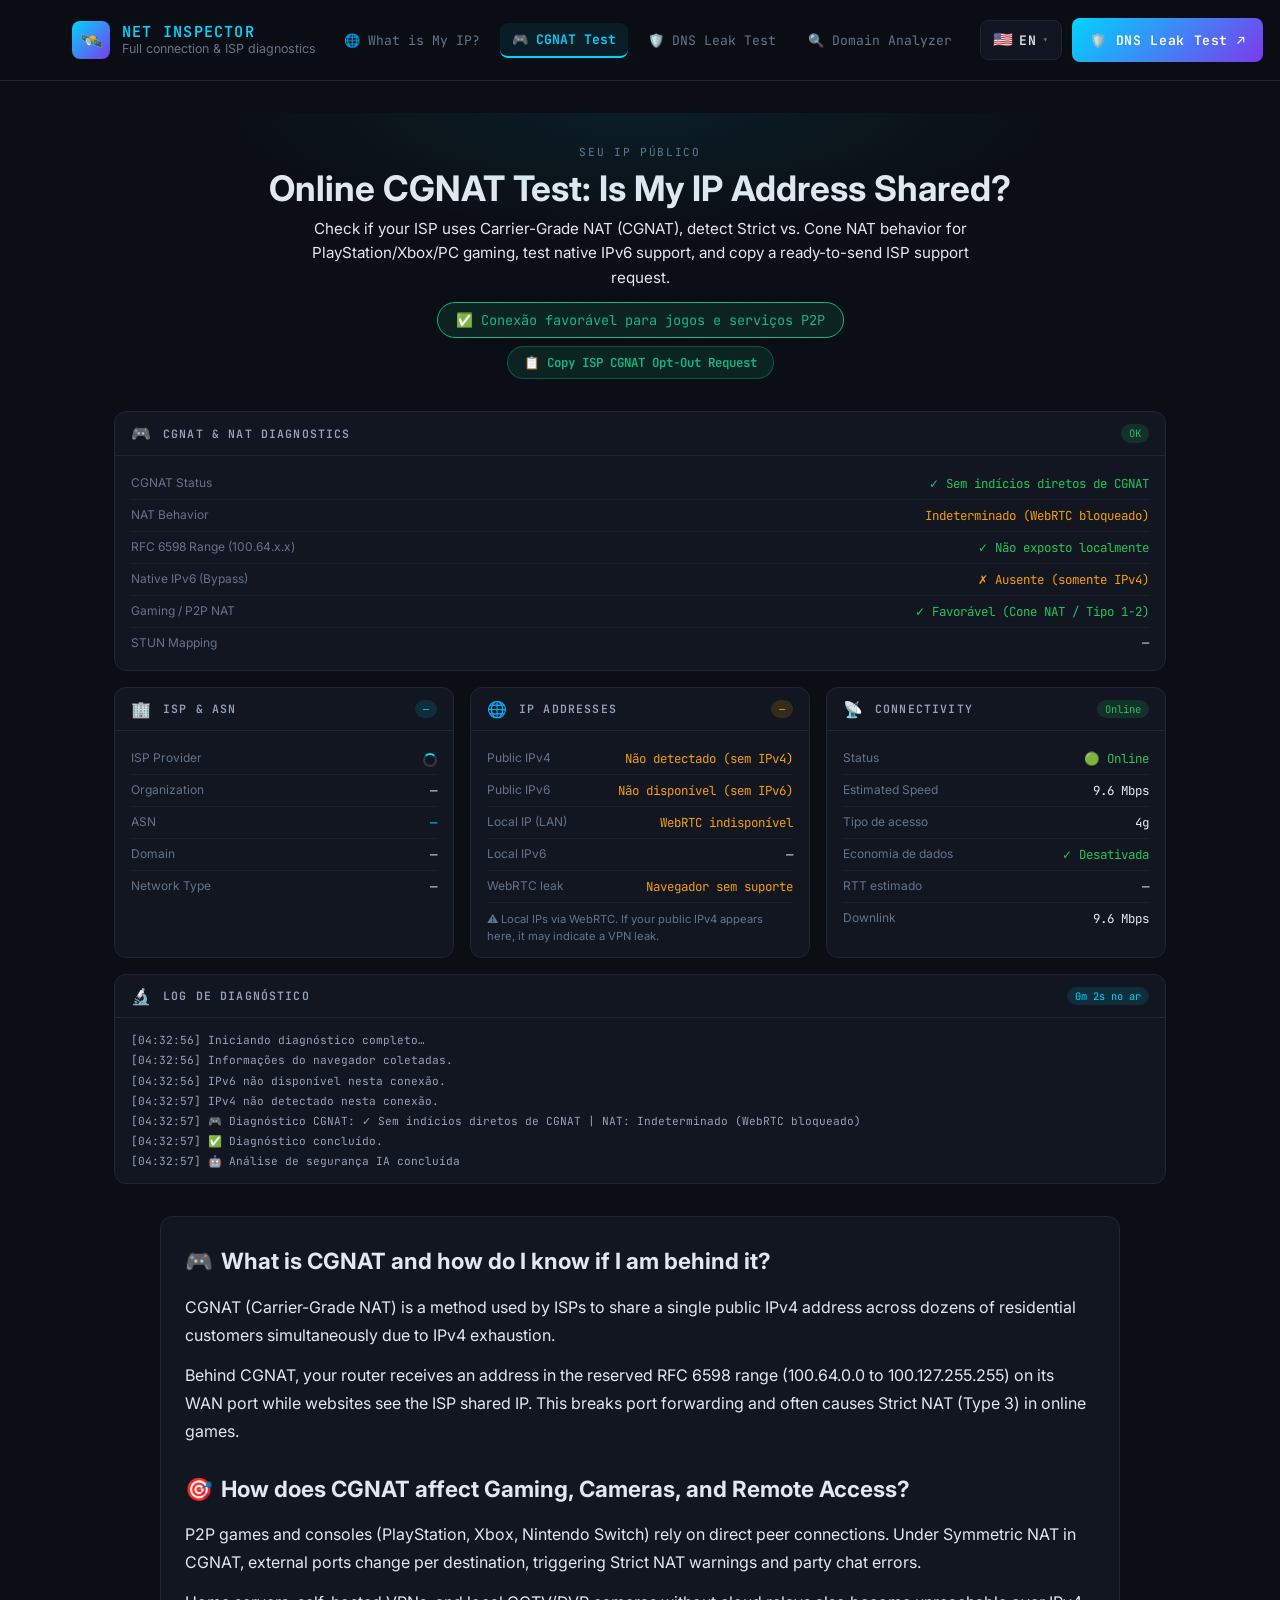
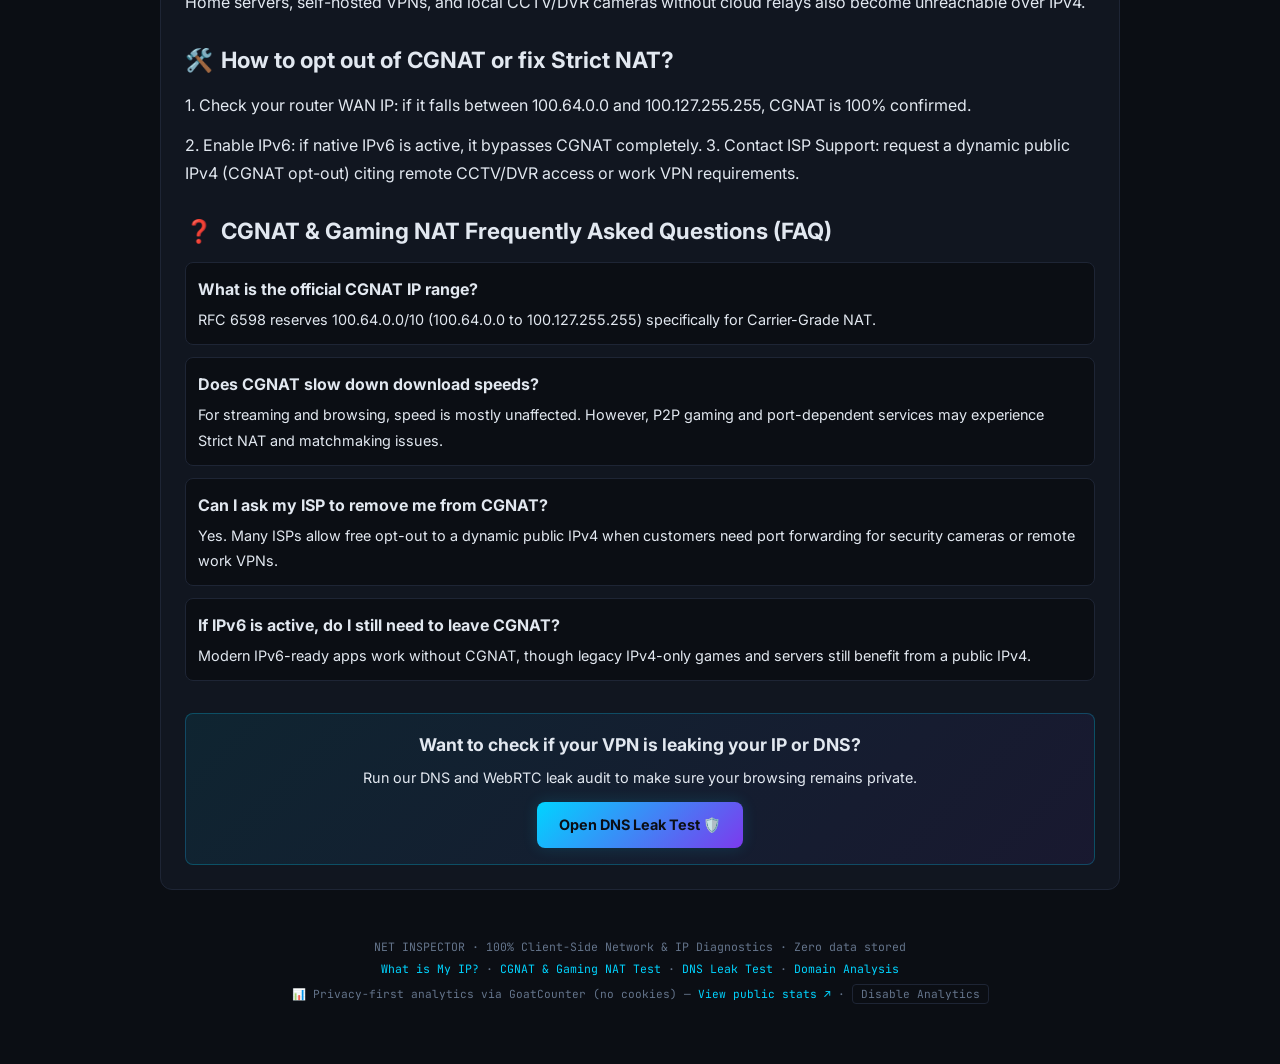
==== cgnat.html @ f6d6f750 "feat(seo,cgnat): add CGNAT & gaming NAT test page, fix SEO metadata, RDAP whois, and shareable links" ====
<!DOCTYPE html>
<html lang="pt-BR">
<head>
  <meta charset="UTF-8">
  <meta name="viewport" content="width=device-width, initial-scale=1.0">

  <!-- SEO Meta Tags -->
  <title>Teste de CGNAT Online e NAT para Jogos — Meu IP é Compartilhado? | NET INSPECTOR</title>
  <meta name="description" content="Descubra se o seu provedor de internet usa CGNAT (RFC 6598 - 100.64.x.x), verifique se seu NAT é Estrito ou Cone em jogos (PS5, Xbox, PC), teste IPv6 nativo e copie o texto pronto para pedir a remoção.">
  <meta name="keywords" content="teste cgnat, como saber se estou em cgnat, verificar cgnat online, nat estrito jogos, ip compartilhado rfc 6598, sair do cgnat claro vivo tim, teste ipv6, cgnat checker, net inspector">
  <meta name="author" content="NET INSPECTOR">
  <meta name="robots" content="index, follow">
  <link rel="canonical" href="https://netinspector.net/cgnat.html">

  <!-- Hreflang Tags para SEO Internacional -->
  <link rel="alternate" hreflang="x-default" href="https://netinspector.net/cgnat.html">
  <link rel="alternate" hreflang="pt" href="https://netinspector.net/cgnat.html?lang=pt-br">
  <link rel="alternate" hreflang="en" href="https://netinspector.net/cgnat.html?lang=en">
  <link rel="alternate" hreflang="es" href="https://netinspector.net/cgnat.html?lang=es">
  <link rel="alternate" hreflang="fr" href="https://netinspector.net/cgnat.html?lang=fr">
  <link rel="alternate" hreflang="de" href="https://netinspector.net/cgnat.html?lang=de">
  <link rel="alternate" hreflang="it" href="https://netinspector.net/cgnat.html?lang=it">
  <link rel="alternate" hreflang="ja" href="https://netinspector.net/cgnat.html?lang=ja">
  <link rel="alternate" hreflang="zh" href="https://netinspector.net/cgnat.html?lang=zh">
  <link rel="alternate" hreflang="ru" href="https://netinspector.net/cgnat.html?lang=ru">
  <link rel="alternate" hreflang="ar" href="https://netinspector.net/cgnat.html?lang=ar">

  <!-- Open Graph / Facebook -->
  <meta property="og:type" content="website">
  <meta property="og:url" content="https://netinspector.net/cgnat.html">
  <meta property="og:title" content="Teste de CGNAT Online e NAT para Jogos — Meu IP é Compartilhado?">
  <meta property="og:description" content="Verifique se sua internet está atrás de CGNAT (100.64.x.x), analise NAT Simétrico/Cone para jogos, IPv6 nativo e gere a solicitação para o suporte da operadora.">
  <meta property="og:image" content="https://netinspector.net/og-image.png">
  <meta property="og:image:width" content="1200">
  <meta property="og:image:height" content="630">

  <!-- Twitter Card -->
  <meta name="twitter:card" content="summary_large_image">
  <meta name="twitter:url" content="https://netinspector.net/cgnat.html">
  <meta name="twitter:title" content="Teste de CGNAT Online e NAT para Jogos — NET INSPECTOR">
  <meta name="twitter:description" content="Verifique se seu provedor usa CGNAT, detecte NAT Estrito para jogos e teste IPv6 nativo 100% no navegador.">
  <meta name="twitter:image" content="https://netinspector.net/og-image.png">

  <!-- Favicon -->
  <link rel="icon" type="image/svg+xml" href="./favicon.svg">
  <link rel="alternate icon" href="./favicon.ico">

  <!-- Google Fonts Optimization -->
  <link rel="preconnect" href="https://fonts.googleapis.com">
  <link rel="preconnect" href="https://fonts.gstatic.com" crossorigin>
  <link rel="stylesheet" href="https://fonts.googleapis.com/css2?family=JetBrains+Mono:wght@300;400;600;700&family=Inter:wght@300;400;500;600&display=swap">

  <!-- Design System CSS -->
  <link rel="stylesheet" href="./style.css">

  <!-- Schema.org JSON-LD para IA e Search Engines -->
  <script type="application/ld+json">
  {
    "@context": "https://schema.org",
    "@graph": [
      {
        "@type": "WebApplication",
        "@id": "https://netinspector.net/cgnat.html#webapp",
        "name": "Teste de CGNAT & NAT para Jogos — NET INSPECTOR",
        "alternateName": "CGNAT Checker & Gaming NAT Diagnostic",
        "url": "https://netinspector.net/cgnat.html",
        "description": "Ferramenta online gratuita para detectar CGNAT (RFC 6598), comportamento de NAT Simétrico vs. Cone via STUN e disponibilidade de IPv6 nativo.",
        "applicationCategory": "UtilityApplication",
        "operatingSystem": "Any",
        "browserRequirements": "Requires JavaScript",
        "offers": {
          "@type": "Offer",
          "price": "0",
          "priceCurrency": "BRL"
        },
        "featureList": "Detecção RFC 6598 (100.64.0.0/10), Teste de Comportamento NAT STUN (Cone vs Symmetric), Auditoria IPv6 Dual-Stack, Gerador de Solicitação para Provedor",
        "inLanguage": "pt-BR"
      },
      {
        "@type": "FAQPage",
        "@id": "https://netinspector.net/cgnat.html#faq",
        "mainEntity": [
          {
            "@type": "Question",
            "name": "Qual é a faixa de IP oficial do CGNAT?",
            "acceptedAnswer": {
              "@type": "Answer",
              "text": "A faixa oficial definida pela RFC 6598 é 100.64.0.0/10, que vai de 100.64.0.0 até 100.127.255.255. Alguns provedores também utilizam endereços privados como 10.x.x.x ou 172.16.x.x na interface WAN antes do IP público."
            }
          },
          {
            "@type": "Question",
            "name": "O CGNAT aumenta o ping ou deixa a internet mais lenta?",
            "acceptedAnswer": {
              "@type": "Answer",
              "text": "Para streaming e navegação comum não altera a velocidade de download. Porém, em jogos P2P e consoles, a tradução extra e o bloqueio de portas podem causar NAT Estrito e falhas de conexão."
            }
          },
          {
            "@type": "Question",
            "name": "Posso pedir para o provedor retirar minha conexão do CGNAT?",
            "acceptedAnswer": {
              "@type": "Answer",
              "text": "Sim. A maioria dos provedores faz a remoção gratuita (rollback) para IPv4 público dinâmico quando o cliente informa necessidade técnica, como acesso remoto a câmeras de segurança CFTV/DVR ou VPN de trabalho."
            }
          },
          {
            "@type": "Question",
            "name": "Se eu tiver IPv6 funcionando, preciso sair do CGNAT?",
            "acceptedAnswer": {
              "@type": "Answer",
              "text": "Para serviços modernos compatíveis com IPv6, não é necessário, pois o IPv6 não usa CGNAT. Contudo, muitos jogos e servidores ainda dependem exclusivamente de IPv4."
            }
          }
        ]
      }
    ]
  }
  </script>

  <!-- Analytics Privacy-First (Sem cookies / LGPD & GDPR compliant) -->
  <script data-goatcounter="https://netinspector.goatcounter.com/count"
          async src="//gc.zgo.at/count.js"></script>

  <!-- Script da Aplicação compartilhado -->
  <script src="./app.js" defer></script>
</head>
<body data-page="cgnat">

<header id="main-header"></header>

<main>
  <!-- Hero Section -->
  <div class="hero">
    <div class="hero-label" id="hero-label" data-i18n="cgnat_hero_badge">Diagnóstico de Rede, IPv6 &amp; Jogos Online</div>
    <h1 style="font-size:clamp(1.5rem, 4vw, 2.2rem);color:var(--color-text-primary);margin:var(--spacing-sm) 0;font-weight:700;" data-i18n="cgnat_hero_title">
      Teste de CGNAT Online: Meu IP é Compartilhado?
    </h1>
    <p style="max-width:700px;margin:0 auto var(--spacing-md);color:var(--color-text-secondary);font-size:0.95rem;line-height:1.6;" data-i18n="cgnat_hero_desc">
      Descubra se o seu provedor usa CGNAT (Carrier-Grade NAT), verifique o tipo de NAT para jogos (PlayStation, Xbox, PC), teste seu IPv6 nativo e copie o texto pronto para pedir remoção ao suporte.
    </p>
    <div id="cgnat-hero-status" style="display:inline-flex;align-items:center;gap:8px;padding:8px 18px;border-radius:9999px;background:rgba(0,212,255,0.1);border:1px solid rgba(0,212,255,0.3);font-family:var(--font-mono);font-size:0.85rem;color:var(--color-accent);">
      <span class="spin"></span> <span>Analisando NAT e comportamento STUN...</span>
    </div>
    <div style="margin-top:var(--spacing-sm);display:flex;justify-content:center;gap:10px;flex-wrap:wrap;">
      <button type="button" id="copy-cgnat-btn" onclick="copyCgnatSupportText()" style="display:none;background:rgba(16,185,129,0.12);border:1px solid rgba(16,185,129,0.35);color:#10b981;padding:7px 16px;border-radius:9999px;font-family:var(--font-mono);font-size:0.78rem;font-weight:600;cursor:pointer;" data-i18n="cgnat_btn_copy_isp">
        📋 Copiar Pedido de Saída do CGNAT
      </button>
    </div>
  </div>

  <!-- Grid de Cards Filtrada (CGNAT, ISP, IP, Conectividade, Log) -->
  <div class="grid" id="cards-container"></div>

  <!-- Artigo Rico e Otimizado para SEO -->
  <article style="max-width:960px;margin:var(--spacing-2xl) auto 0;padding:var(--spacing-xl);background:var(--color-bg-surface);border:1px solid var(--color-border);border-radius:var(--radius-lg);line-height:1.75;color:var(--color-text-secondary);">
    <h2 style="font-size:1.4rem;color:var(--color-text-primary);margin-bottom:var(--spacing-md);display:flex;align-items:center;gap:var(--spacing-sm);">
      <span>🎮</span> <span data-i18n="cgnat_art1_title">O que é CGNAT e como saber se estou usando?</span>
    </h2>
    <p style="margin-bottom:var(--spacing-md);" data-i18n="cgnat_art1_p1">
      O CGNAT (Carrier-Grade NAT) é uma técnica usada por provedores de internet (Claro, Vivo, TIM, Oi e provedores regionais de fibra) para compartilhar um único endereço IPv4 público entre dezenas de clientes simultaneamente, devido ao esgotamento dos endereços IPv4.
    </p>
    <p style="margin-bottom:var(--spacing-xl);" data-i18n="cgnat_art1_p2">
      Quando sua conexão está atrás de um CGNAT, o roteador recebe um endereço da faixa reservada RFC 6598 (100.64.0.0 até 100.127.255.255) na porta WAN, enquanto os sites enxergam o IP compartilhado do provedor. Isso impede redirecionamento de portas e gera NAT Estrito (Tipo 3) em jogos.
    </p>

    <h2 style="font-size:1.4rem;color:var(--color-text-primary);margin-bottom:var(--spacing-md);display:flex;align-items:center;gap:var(--spacing-sm);">
      <span>🎯</span> <span data-i18n="cgnat_art2_title">Como o CGNAT afeta Jogos, Câmeras e Acesso Remoto?</span>
    </h2>
    <p style="margin-bottom:var(--spacing-md);" data-i18n="cgnat_art2_p1">
      Jogos P2P e consoles (PlayStation, Xbox, Nintendo Switch) dependem de conexões diretas entre jogadores. No CGNAT com NAT Simétrico, o roteador da operadora muda constantemente a porta externa usada em cada servidor, gerando erro de NAT Estrito e falhas em chat de voz.
    </p>
    <p style="margin-bottom:var(--spacing-xl);" data-i18n="cgnat_art2_p2">
      Além disso, servidores caseiros, acesso remoto via VPN própria, câmeras de segurança DVR/NVR sem nuvem e sistemas corporativos deixam de ficar acessíveis externamente via IPv4.
    </p>

    <h2 style="font-size:1.4rem;color:var(--color-text-primary);margin-bottom:var(--spacing-md);display:flex;align-items:center;gap:var(--spacing-sm);">
      <span>🛠️</span> <span data-i18n="cgnat_art3_title">Como sair do CGNAT ou resolver o problema?</span>
    </h2>
    <p style="margin-bottom:var(--spacing-md);" data-i18n="cgnat_art3_p1">
      1. Confira no roteador: acesse o painel do modem e olhe o "IP da WAN". Se começar entre 100.64.x.x e 100.127.x.x, você está 100% em CGNAT.
    </p>
    <p style="margin-bottom:var(--spacing-xl);" data-i18n="cgnat_art3_p2">
      2. Use IPv6 nativo: se o teste mostrar IPv6 ativo, ele não passa por CGNAT. 3. Peça o Rollback ao Provedor: entre em contato com o suporte técnico solicitando IPv4 público dinâmico (saída do CGNAT) para uso de câmeras CFTV/DVR ou VPN de trabalho.
    </p>

    <h2 style="font-size:1.4rem;color:var(--color-text-primary);margin-bottom:var(--spacing-md);display:flex;align-items:center;gap:var(--spacing-sm);">
      <span>❓</span> <span data-i18n="cgnat_faq_title">Perguntas Frequentes sobre CGNAT e NAT (FAQ)</span>
    </h2>

    <div style="display:flex;flex-direction:column;gap:var(--spacing-md);">
      <div style="padding:var(--spacing-md);background:var(--color-bg-primary);border:1px solid var(--color-border);border-radius:var(--radius-md);">
        <strong style="color:var(--color-text-primary);display:block;margin-bottom:var(--spacing-xs);" data-i18n="cgnat_faq_q1">Qual é a faixa de IP oficial do CGNAT?</strong>
        <p style="font-size:0.9rem;margin:0;" data-i18n="cgnat_faq_a1">A faixa oficial definida pela RFC 6598 é 100.64.0.0/10 (de 100.64.0.0 até 100.127.255.255). Alguns provedores também usam 10.x.x.x ou 172.16.x.x na WAN antes do IP público.</p>
      </div>

      <div style="padding:var(--spacing-md);background:var(--color-bg-primary);border:1px solid var(--color-border);border-radius:var(--radius-md);">
        <strong style="color:var(--color-text-primary);display:block;margin-bottom:var(--spacing-xs);" data-i18n="cgnat_faq_q2">O CGNAT aumenta o ping ou deixa a internet mais lenta?</strong>
        <p style="font-size:0.9rem;margin:0;" data-i18n="cgnat_faq_a2">Para streaming e navegação comum não altera a velocidade. Porém, em jogos P2P, a tradução extra e o bloqueio de portas podem causar NAT Estrito e falhas de conexão em lobbies.</p>
      </div>

      <div style="padding:var(--spacing-md);background:var(--color-bg-primary);border:1px solid var(--color-border);border-radius:var(--radius-md);">
        <strong style="color:var(--color-text-primary);display:block;margin-bottom:var(--spacing-xs);" data-i18n="cgnat_faq_q3">Posso pedir para o provedor retirar minha conexão do CGNAT?</strong>
        <p style="font-size:0.9rem;margin:0;" data-i18n="cgnat_faq_a3">Sim. A maioria dos provedores faz a remoção gratuita (rollback) para IPv4 público dinâmico quando o cliente informa necessidade técnica, como acesso remoto a câmeras ou VPN.</p>
      </div>

      <div style="padding:var(--spacing-md);background:var(--color-bg-primary);border:1px solid var(--color-border);border-radius:var(--radius-md);">
        <strong style="color:var(--color-text-primary);display:block;margin-bottom:var(--spacing-xs);" data-i18n="cgnat_faq_q4">Se eu tiver IPv6 funcionando, preciso sair do CGNAT?</strong>
        <p style="font-size:0.9rem;margin:0;" data-i18n="cgnat_faq_a4">Para serviços compatíveis com IPv6, não. Contudo, muitos jogos e servidores ainda dependem exclusivamente de IPv4, tornando a remoção útil para quem joga online.</p>
      </div>
    </div>

    <!-- CTA para DNS Leak -->
    <div style="margin-top:var(--spacing-2xl);padding:var(--spacing-lg);background:linear-gradient(135deg, rgba(0,212,255,0.08), rgba(124,58,237,0.08));border:1px solid var(--color-border-hover);border-radius:var(--radius-md);text-align:center;">
      <h3 style="color:var(--color-text-primary);margin-bottom:var(--spacing-xs);font-size:1.1rem;" data-i18n="cgnat_cta_title">Quer testar se sua VPN está vazando seu IP ou DNS?</h3>
      <p style="font-size:0.9rem;margin-bottom:var(--spacing-md);color:var(--color-text-secondary);" data-i18n="cgnat_cta_desc">Execute nossa auditoria de vazamento de DNS e WebRTC para garantir navegação anônima e protegida.</p>
      <a href="./dns-leak.html" class="btn" style="display:inline-block;text-decoration:none;padding:10px 22px;background:var(--gradient-accent);color:var(--color-bg-primary);border-radius:var(--radius-md);font-weight:700;font-size:0.9rem;box-shadow:var(--shadow-glow);" data-i18n="cgnat_cta_btn">Abrir Teste de Vazamento DNS 🛡️</a>
    </div>
  </article>
</main>

<footer>
  <p data-i18n="footer_desc">NET INSPECTOR · Diagnóstico de IP e Conexão 100% Client-Side · Nenhum dado é registrado</p>
  <p style="margin-top:4px">
    <a href="./index.html" style="color:var(--color-accent);text-decoration:none;" data-i18n="footer_link_ip">Qual é o Meu IP?</a> · 
    <a href="./cgnat.html" style="color:var(--color-accent);text-decoration:none;" data-i18n="footer_link_cgnat">Teste de CGNAT &amp; Jogos</a> · 
    <a href="./dns-leak.html" style="color:var(--color-accent);text-decoration:none;" data-i18n="footer_link_dnsleak">Teste de Vazamento DNS</a> · 
    <a href="./domain.html" style="color:var(--color-accent);text-decoration:none;" data-i18n="footer_link_domain">Análise de Domínio</a>
  </p>
  <p style="margin-top:6px;font-size:0.7rem;color:var(--color-text-muted);">
    <span data-i18n="footer_analytics">📊 Analytics privacy-first via GoatCounter (sem cookies) —</span> 
    <a href="https://netinspector.goatcounter.com/" target="_blank" rel="noopener" style="color:var(--color-accent);text-decoration:none;" data-i18n="footer_stats">Ver estatísticas públicas ↗</a> · 
    <button id="analytics-optout-btn" onclick="toggleAnalytics()" class="optout-btn" data-i18n="btn_optout_off">Desativar Analytics</button>
  </p>
</footer>

</body>
</html>
---- style.css ----
/* ─────────── 1. Design Tokens (Variáveis CSS) ─────────── */
:root {
  /* Cores de Fundo e Superfície */
  --color-bg-primary:     #0b0e14;
  --color-bg-surface:     #111620;
  --color-bg-header:      rgba(11, 14, 20, 0.92);
  --color-border:         #1e2535;
  --color-border-hover:   rgba(0, 212, 255, 0.25);
  --color-border-subtle:  rgba(255, 255, 255, 0.04);

  /* Cores de Destaque & Gradientes */
  --color-accent:         #00d4ff;
  --color-accent-purple:  #7c3aed;
  --gradient-accent:      linear-gradient(135deg, var(--color-accent), var(--color-accent-purple));
  --gradient-glow:        radial-gradient(ellipse 60% 60% at 50% 0%, rgba(0, 212, 255, 0.08) 0%, transparent 70%);

  /* Cores de Status */
  --color-status-ok:      #22c55e;
  --color-status-warn:    #f59e0b;
  --color-status-err:     #ef4444;

  /* Cores de Texto */
  --color-text-primary:   #e2e8f0;
  --color-text-muted:     #64748b;
  --color-text-label:     #94a3b8;

  /* Tipografia */
  --font-sans:            'Inter', -apple-system, BlinkMacSystemFont, 'Segoe UI', Roboto, sans-serif;
  --font-mono:            'JetBrains Mono', monospace;

  /* Espaçamentos */
  --spacing-2xs:          2px;
  --spacing-xs:           4px;
  --spacing-sm:           8px;
  --spacing-md:           12px;
  --spacing-lg:           16px;
  --spacing-xl:           24px;
  --spacing-2xl:          32px;
  --spacing-3xl:          48px;

  /* Raios de Borda */
  --radius-sm:            4px;
  --radius-md:            8px;
  --radius-lg:            12px;
  --radius-pill:          20px;

  /* Transições & Sombras */
  --transition-fast:      0.15s ease;
  --transition-base:      0.2s ease;
  --transition-slow:      0.6s ease;
  --shadow-glow:          0 0 15px rgba(0, 212, 255, 0.15);

  /* Aliases de Retrocompatibilidade Estrita (NÃO REMOVER) */
  --bg:                   var(--color-bg-primary);
  --surface:              var(--color-bg-surface);
  --border:               var(--color-border);
  --accent:               var(--color-accent);
  --accent2:              var(--color-accent-purple);
  --ok:                   var(--color-status-ok);
  --warn:                 var(--color-status-warn);
  --err:                  var(--color-status-err);
  --text:                 var(--color-text-primary);
  --muted:                var(--color-text-muted);
  --label:                var(--color-text-label);
}

/* ─────────── 2. Reset & Base ─────────── */
*, *::before, *::after {
  box-sizing: border-box;
  margin: 0;
  padding: 0;
}

body {
  background-color: var(--color-bg-primary);
  color: var(--color-text-primary);
  font-family: var(--font-sans);
  min-height: 100vh;
  padding: 0 0 60px;
  overflow-x: hidden;
  -webkit-font-smoothing: antialiased;
  -moz-osx-font-smoothing: grayscale;
}

/* ─────────── 3. Layout & Estrutura (Mobile-First Base) ─────────── */
main {
  width: 100%;
  max-width: 1100px;
  margin: 0 auto;
  padding: var(--spacing-lg) var(--spacing-md) 0;
}

.grid {
  display: grid;
  grid-template-columns: 1fr;
  gap: var(--spacing-md);
  margin-top: var(--spacing-sm);
  width: 100%;
}

/* ─────────── 4. Componentes ─────────── */

/* Header */
header {
  border-bottom: 1px solid var(--color-border);
  position: sticky;
  top: 0;
  background: var(--color-bg-header);
  backdrop-filter: blur(12px);
  -webkit-backdrop-filter: blur(12px);
  z-index: 100;
  display: flex;
  flex-direction: column;
}

.header-container {
  display: flex;
  align-items: center;
  gap: var(--spacing-lg);
  max-width: 1200px;
  margin: 0 auto;
  width: 100%;
  padding: var(--spacing-md) var(--spacing-lg);
}

.logo {
  display: flex;
  align-items: center;
  gap: var(--spacing-md);
  text-decoration: none;
  color: inherit;
  flex-shrink: 0;
}

.logo-icon {
  width: 38px;
  height: 38px;
  background: var(--gradient-accent);
  border-radius: var(--radius-md);
  display: flex;
  align-items: center;
  justify-content: center;
  font-size: 1.15rem;
  flex-shrink: 0;
}

.logo-text h1, .logo-text .logo-title, header h1 {
  display: block;
  font-family: var(--font-mono);
  font-size: 0.95rem;
  font-weight: 600;
  letter-spacing: 0.08em;
  color: var(--color-accent);
  line-height: 1.2;
}

.logo-text p, header p {
  font-size: 0.75rem;
  color: var(--color-text-muted);
  line-height: 1.3;
}

.nav-desktop {
  display: flex;
  gap: var(--spacing-sm);
  margin-left: auto;
}

.nav-link {
  padding: var(--spacing-sm) var(--spacing-md);
  border-radius: var(--radius-md);
  text-decoration: none;
  color: var(--color-text-muted);
  font-family: var(--font-mono);
  font-size: 0.82rem;
  transition: all var(--transition-base);
  display: inline-flex;
  align-items: center;
  white-space: nowrap;
}

.nav-link:hover {
  color: var(--color-text-primary);
  background: var(--color-bg-surface);
}

.nav-link.nav-active {
  color: var(--color-accent);
  background: rgba(0, 212, 255, 0.08);
  font-weight: 600;
  border-bottom: 2px solid var(--color-accent);
}

.action-btn, #scan-btn {
  background: var(--gradient-accent);
  color: #fff;
  border: none;
  border-radius: var(--radius-md);
  padding: 10px 18px;
  min-height: 44px;
  font-family: var(--font-mono);
  font-size: 0.82rem;
  font-weight: 600;
  cursor: pointer;
  transition: opacity var(--transition-base), transform var(--transition-fast);
  letter-spacing: 0.05em;
  display: inline-flex;
  align-items: center;
  justify-content: center;
  flex-shrink: 0;
  touch-action: manipulation;
  white-space: nowrap;
  text-decoration: none;
}

.action-btn:hover:not(:disabled), #scan-btn:hover:not(:disabled) {
  opacity: 0.9;
  transform: scale(1.02);
}

.action-btn:active:not(:disabled), #scan-btn:active:not(:disabled) {
  transform: scale(0.98);
}

.action-btn:focus-visible, #scan-btn:focus-visible {
  outline: 2px solid var(--color-accent);
  outline-offset: 2px;
}

.action-btn:disabled, #scan-btn:disabled {
  opacity: 0.45;
  cursor: not-allowed;
  transform: none;
}

.mobile-menu-toggle {
  display: none;
  background: none;
  border: 1px solid var(--color-border);
  border-radius: var(--radius-md);
  color: var(--color-text-primary);
  font-size: 1.25rem;
  padding: var(--spacing-sm);
  cursor: pointer;
  min-width: 44px;
  min-height: 44px;
  align-items: center;
  justify-content: center;
  margin-left: auto;
}

.nav-mobile {
  display: flex;
  flex-direction: column;
  gap: var(--spacing-xs);
  padding: var(--spacing-md) var(--spacing-lg);
  border-top: 1px solid var(--color-border);
  background: var(--color-bg-header);
  width: 100%;
  animation: slideDown 0.25s ease forwards;
}

.nav-mobile.hidden {
  display: none;
}

.nav-link-mobile {
  padding: var(--spacing-md);
  border-radius: var(--radius-md);
  text-decoration: none;
  color: var(--color-text-primary);
  font-family: var(--font-mono);
  font-size: 0.9rem;
  transition: all var(--transition-base);
}

.nav-link-mobile:hover {
  background: var(--color-bg-surface);
}

.nav-link-mobile.nav-active {
  color: var(--color-accent);
  background: rgba(0, 212, 255, 0.08);
  font-weight: 600;
}

@keyframes slideDown {
  from {
    opacity: 0;
    transform: translateY(-8px);
  }
  to {
    opacity: 1;
    transform: translateY(0);
  }
}

/* Hero IP Section */
.hero {
  text-align: center;
  padding: var(--spacing-2xl) var(--spacing-md) var(--spacing-xl);
  position: relative;
  overflow: hidden;
}
.hero::before {
  content: '';
  position: absolute;
  inset: 0;
  background: var(--gradient-glow);
  pointer-events: none;
}

.hero-label {
  font-family: var(--font-mono);
  font-size: 0.7rem;
  letter-spacing: 0.15em;
  color: var(--color-text-muted);
  text-transform: uppercase;
  margin-bottom: var(--spacing-sm);
}

#hero-ip {
  font-family: var(--font-mono);
  font-size: clamp(1.6rem, 5vw, 2.8rem);
  font-weight: 700;
  color: var(--color-accent);
  letter-spacing: 0.04em;
  min-height: 2em;
  display: flex;
  align-items: center;
  justify-content: center;
  gap: var(--spacing-md);
  word-break: break-all;
}

/* Cards */
.card {
  background: var(--color-bg-surface);
  border: 1px solid var(--color-border);
  border-radius: var(--radius-lg);
  overflow: hidden;
  transition: border-color var(--transition-base), box-shadow var(--transition-base);
  display: flex;
  flex-direction: column;
  min-width: 0;
}
.card:hover {
  border-color: var(--color-border-hover);
}

.card-head {
  padding: var(--spacing-md) var(--spacing-lg);
  border-bottom: 1px solid var(--color-border);
  display: flex;
  align-items: center;
  gap: var(--spacing-md);
  min-width: 0;
}

.card-icon {
  font-size: 1rem;
  line-height: 1;
  flex-shrink: 0;
}

.card-title {
  font-family: var(--font-mono);
  font-size: 0.72rem;
  font-weight: 600;
  letter-spacing: 0.1em;
  text-transform: uppercase;
  color: var(--color-text-label);
  white-space: nowrap;
  overflow: hidden;
  text-overflow: ellipsis;
}

.card-body {
  padding: var(--spacing-md) var(--spacing-lg);
  flex: 1;
  min-width: 0;
}

/* Badges */
.card-badge {
  margin-left: auto;
  font-size: 0.65rem;
  padding: 2px 8px;
  border-radius: var(--radius-pill);
  font-family: var(--font-mono);
  white-space: nowrap;
  line-height: 1.4;
}
.badge-ok   { background: rgba(34, 197, 94, 0.15);  color: var(--color-status-ok); }
.badge-warn { background: rgba(245, 158, 11, 0.15); color: var(--color-status-warn); }
.badge-err  { background: rgba(239, 68, 68, 0.15);   color: var(--color-status-err); }
.badge-info { background: rgba(0, 212, 255, 0.12);  color: var(--color-accent); }

/* Data Rows */
.row {
  display: flex;
  justify-content: space-between;
  align-items: flex-start;
  gap: var(--spacing-md);
  padding: 7px 0;
  border-bottom: 1px solid var(--color-border-subtle);
  min-width: 0;
}
.row:last-child {
  border-bottom: none;
}

.row-label {
  font-size: 0.75rem;
  color: var(--color-text-muted);
  white-space: nowrap;
  flex-shrink: 0;
}

.row-value {
  font-family: var(--font-mono);
  font-size: 0.78rem;
  color: var(--color-text-primary);
  text-align: right;
  word-break: break-word;
  overflow-wrap: anywhere;
  min-width: 0;
}

/* Componente: Latency Bar */
.latency-bar-wrap {
  margin-top: 10px;
}
.latency-bar-bg {
  height: 6px;
  border-radius: 3px;
  background: var(--color-border);
  overflow: hidden;
  margin-top: var(--spacing-xs);
}
.latency-bar-fill {
  height: 100%;
  border-radius: 3px;
  background: linear-gradient(90deg, var(--color-status-ok), var(--color-accent));
  transition: width var(--transition-slow);
  width: 0%;
}

/* Componentes Especiais: Mapa, Notas & Footer */
#map-frame {
  width: 100%;
  height: 180px;
  border-radius: var(--radius-md);
  border: 1px solid var(--color-border);
  margin-top: 10px;
  filter: brightness(0.85) saturate(0.7);
}

.webrtc-note {
  font-size: 0.7rem;
  color: var(--color-text-muted);
  margin-top: var(--spacing-sm);
  line-height: 1.5;
}

footer {
  text-align: center;
  margin-top: var(--spacing-3xl);
  font-size: 0.72rem;
  color: var(--color-text-muted);
  font-family: var(--font-mono);
  padding: 0 var(--spacing-md);
  line-height: 1.6;
}

/* ─────────── 5. Estados & Status ─────────── */
.row-value.accent, .accent { color: var(--color-accent); }
.row-value.ok, .ok         { color: var(--color-status-ok); }
.row-value.warn, .warn     { color: var(--color-status-warn); }
.row-value.err, .err       { color: var(--color-status-err); }

.status-ok     { color: var(--color-status-ok); }
.status-warn   { color: var(--color-status-warn); }
.status-err    { color: var(--color-status-err); }
.status-accent { color: var(--color-accent); }

.is-disabled   { pointer-events: none; opacity: 0.5; }

/* ─────────── 6. Classes Utilitárias ─────────── */
.flex            { display: flex; }
.flex-col        { flex-direction: column; }
.items-center    { align-items: center; }
.justify-between { justify-content: space-between; }
.justify-center  { justify-content: center; }
.w-full          { width: 100%; }

.gap-xs          { gap: var(--spacing-xs); }
.gap-sm          { gap: var(--spacing-sm); }
.gap-md          { gap: var(--spacing-md); }
.gap-lg          { gap: var(--spacing-lg); }

.mt-xs           { margin-top: var(--spacing-xs); }
.mt-sm           { margin-top: var(--spacing-sm); }
.mt-md           { margin-top: var(--spacing-md); }
.mt-lg           { margin-top: var(--spacing-lg); }

.font-mono       { font-family: var(--font-mono); }
.font-sans       { font-family: var(--font-sans); }
.text-muted      { color: var(--color-text-muted); }
.text-accent     { color: var(--color-accent); }
.text-center     { text-align: center; }
.text-right      { text-align: right; }
.hidden          { display: none !important; }

/* ─────────── Privacy Details & Opt-out ─────────── */
.privacy-details {
  margin: var(--spacing-xl) auto 0;
  max-width: 800px;
  padding: var(--spacing-md);
  background: var(--color-bg-surface);
  border: 1px solid var(--color-border);
  border-radius: var(--radius-md);
  text-align: left;
}

.privacy-details summary {
  cursor: pointer;
  font-family: var(--font-mono);
  font-size: 0.82rem;
  color: var(--color-accent);
  padding: var(--spacing-xs) var(--spacing-sm);
  outline: none;
  transition: color var(--transition-base);
}

.privacy-details summary:hover {
  color: #fff;
}

.privacy-content {
  margin-top: var(--spacing-md);
  font-size: 0.82rem;
  line-height: 1.6;
  color: var(--color-text-secondary);
}

.privacy-content p {
  margin-bottom: var(--spacing-sm);
}

.privacy-content a {
  color: var(--color-accent);
  text-decoration: underline;
}

.optout-btn {
  background: transparent;
  border: 1px solid var(--color-border);
  color: var(--color-text-secondary);
  font-family: var(--font-mono);
  font-size: 0.7rem;
  border-radius: var(--radius-sm);
  padding: 2px 8px;
  cursor: pointer;
  transition: all var(--transition-base);
}

.optout-btn:hover {
  color: var(--color-text-primary);
  border-color: var(--color-accent);
  background: rgba(0, 212, 255, 0.08);
}

.optout-btn.inline {
  display: inline-block;
  margin-left: 4px;
}

/* Toast de Notificação */
.toast {
  position: fixed;
  bottom: 24px;
  right: 24px;
  background: var(--color-bg-surface);
  border: 1px solid var(--color-accent);
  color: var(--color-text-primary);
  padding: 12px 20px;
  border-radius: var(--radius-md);
  font-family: var(--font-mono);
  font-size: 0.82rem;
  box-shadow: var(--shadow-glow);
  z-index: 1000;
  opacity: 0;
  transform: translateY(12px);
  transition: opacity 0.3s ease, transform 0.3s ease;
  pointer-events: none;
}

.toast.show {
  opacity: 1;
  transform: translateY(0);
}

/* ─────────── Language Selector (i18n) ─────────── */
.lang-selector-wrap {
  position: relative;
  display: inline-block;
}

.lang-btn {
  background: var(--color-bg-surface);
  border: 1px solid var(--color-border);
  color: var(--color-text-primary);
  border-radius: var(--radius-md);
  padding: 8px 12px;
  min-height: 40px;
  font-family: var(--font-mono);
  font-size: 0.82rem;
  cursor: pointer;
  display: inline-flex;
  align-items: center;
  gap: 6px;
  transition: all var(--transition-base);
}

.lang-btn:hover {
  border-color: var(--color-accent);
  color: #fff;
  background: rgba(0, 212, 255, 0.06);
}

.lang-flag {
  font-size: 1rem;
  line-height: 1;
}

.lang-code {
  font-weight: 600;
  letter-spacing: 0.05em;
}

.lang-arrow {
  font-size: 0.7rem;
  color: var(--color-text-muted);
  transition: transform var(--transition-fast);
}

.lang-dropdown {
  position: absolute;
  top: calc(100% + 6px);
  right: 0;
  background: var(--color-bg-header);
  border: 1px solid var(--color-border);
  border-radius: var(--radius-md);
  padding: 6px;
  min-width: 170px;
  max-height: 320px;
  overflow-y: auto;
  box-shadow: var(--shadow-md);
  z-index: 1000;
  display: flex;
  flex-direction: column;
  gap: 2px;
}

.lang-dropdown.hidden {
  display: none !important;
}

.lang-opt {
  background: transparent;
  border: none;
  border-radius: var(--radius-sm);
  color: var(--color-text-secondary);
  font-family: var(--font-sans);
  font-size: 0.82rem;
  padding: 8px 10px;
  text-align: left;
  cursor: pointer;
  display: flex;
  align-items: center;
  gap: 8px;
  width: 100%;
  transition: all var(--transition-fast);
}

.lang-opt:hover {
  background: var(--color-bg-surface);
  color: var(--color-text-primary);
}

.lang-opt.active {
  color: var(--color-accent);
  background: rgba(0, 212, 255, 0.08);
  font-weight: 600;
}

/* ─────────── 7. Animações & Transições ─────────── */
.spin {
  display: inline-block;
  width: 14px;
  height: 14px;
  border: 2px solid rgba(255, 255, 255, 0.15);
  border-top-color: var(--color-accent);
  border-radius: 50%;
  animation: spin 0.7s linear infinite;
  vertical-align: middle;
}
@keyframes spin {
  to { transform: rotate(360deg); }
}

.pulse {
  display: inline-block;
  width: 10px;
  height: 10px;
  border-radius: 50%;
  background: var(--color-status-ok);
  box-shadow: 0 0 0 0 rgba(34, 197, 94, 0.6);
  animation: pulse 1.8s ease-out infinite;
}
@keyframes pulse {
  0%   { box-shadow: 0 0 0 0 rgba(34, 197, 94, 0.6); }
  70%  { box-shadow: 0 0 0 10px rgba(34, 197, 94, 0); }
  100% { box-shadow: 0 0 0 0 rgba(34, 197, 94, 0); }
}

/* ─────────── 8. Responsividade (Mobile-First Media Queries) ─────────── */

/* Viewport Pequeno / Mobile Extra Estreito (320px - 480px) */
@media (max-width: 480px) {
  .header-container {
    padding: var(--spacing-sm) var(--spacing-md);
    gap: var(--spacing-sm);
  }
  .logo-text h1 {
    font-size: 0.85rem;
  }
  .action-btn, #scan-btn {
    padding: 8px 10px;
    font-size: 0.72rem;
    min-height: 40px;
  }
  .hero {
    padding: var(--spacing-xl) var(--spacing-sm) var(--spacing-lg);
  }
  .card-head, .card-body {
    padding: var(--spacing-md);
  }
  .row {
    gap: var(--spacing-sm);
  }
}

/* Tablet (768px+) */
@media (min-width: 768px) {
  .header-container {
    padding: 16px 24px;
  }
  .logo-text h1 {
    font-size: 1rem;
  }
  .logo-text p {
    font-size: 0.78rem;
  }
  main {
    padding: 24px 20px 0;
  }
  .grid {
    grid-template-columns: repeat(2, 1fr);
    gap: var(--spacing-lg);
  }
}

/* Desktop (1024px+) */
@media (min-width: 1024px) {
  .header-container {
    padding: 18px 32px;
  }
  main {
    padding: var(--spacing-2xl) var(--spacing-xl) 0;
  }
  .grid {
    grid-template-columns: repeat(auto-fill, minmax(300px, 1fr));
    gap: var(--spacing-lg);
  }
}

/* ─────────── Security AI Card ─────────── */

.ai-placeholder {
  text-align: center;
  padding: var(--spacing-xl);
  color: var(--color-text-muted);
  font-family: var(--font-mono);
  font-size: 0.85rem;
}

.security-score {
  text-align: center;
  padding: var(--spacing-lg);
  margin-bottom: var(--spacing-md);
}

.score-value {
  font-size: 3.5rem;
  font-weight: 700;
  font-family: var(--font-mono);
  line-height: 1;
}

.score-label {
  font-size: 1.1rem;
  margin-top: var(--spacing-sm);
  font-weight: 600;
  text-transform: uppercase;
  letter-spacing: 0.1em;
}

.score-bar {
  width: 100%;
  height: 10px;
  background: var(--color-border);
  border-radius: 5px;
  margin-top: var(--spacing-md);
  overflow: hidden;
}

.score-fill {
  height: 100%;
  border-radius: 5px;
  transition: width 0.8s ease-out;
  width: 0%;
}

/* Cores por classificação */
.score-excellent .score-value,
.score-excellent .score-label { color: var(--color-status-ok); }
.score-excellent .score-fill { background: var(--color-status-ok); }

.score-good .score-value,
.score-good .score-label { color: var(--color-accent); }
.score-good .score-fill { background: var(--color-accent); }

.score-moderate .score-value,
.score-moderate .score-label { color: var(--color-status-warn); }
.score-moderate .score-fill { background: var(--color-status-warn); }

.score-poor .score-value,
.score-poor .score-label { color: #f97316; }
.score-poor .score-fill { background: #f97316; }

.score-critical .score-value,
.score-critical .score-label { color: var(--color-status-err); }
.score-critical .score-fill { background: var(--color-status-err); }

.findings-section {
  margin-bottom: var(--spacing-md);
  padding: var(--spacing-md);
  border-radius: var(--radius-md);
  border-left: 4px solid;
}

.findings-section.critical {
  background: rgba(239, 68, 68, 0.1);
  border-left-color: var(--color-status-err);
}

.findings-section.warning {
  background: rgba(245, 158, 11, 0.1);
  border-left-color: var(--color-status-warn);
}

.findings-section.info {
  background: rgba(0, 212, 255, 0.08);
  border-left-color: var(--color-accent);
}

.findings-section.positive {
  background: rgba(34, 197, 94, 0.1);
  border-left-color: var(--color-status-ok);
}

.findings-section h4 {
  margin-bottom: var(--spacing-sm);
  font-family: var(--font-mono);
  font-size: 0.9rem;
  font-weight: 600;
  text-transform: uppercase;
  letter-spacing: 0.05em;
}

.findings-section ul {
  list-style: none;
  padding: 0;
  margin: 0;
}

.findings-section li {
  padding: var(--spacing-xs) 0;
  font-size: 0.85rem;
  line-height: 1.5;
  border-bottom: 1px solid rgba(255, 255, 255, 0.05);
}

.findings-section li:last-child {
  border-bottom: none;
}

.recommendations-section {
  margin-top: var(--spacing-md);
  padding: var(--spacing-md);
  background: rgba(0, 212, 255, 0.05);
  border-radius: var(--radius-md);
  border: 1px solid var(--color-border);
}

.recommendations-section h4 {
  margin-bottom: var(--spacing-sm);
  font-family: var(--font-mono);
  font-size: 0.9rem;
  font-weight: 600;
  color: var(--color-accent);
  text-transform: uppercase;
  letter-spacing: 0.05em;
}

.recommendations-section ol {
  padding-left: var(--spacing-lg);
  margin: 0;
}

.recommendations-section li {
  padding: var(--spacing-xs) 0;
  font-size: 0.85rem;
  line-height: 1.5;
}

.no-risks-message {
  text-align: center;
  padding: var(--spacing-lg);
  color: var(--color-status-ok);
  font-family: var(--font-mono);
  font-size: 1rem;
  font-weight: 600;
}

/* ─────────── WebRTC Educational Content ─────────── */

.webrtc-details,
.finding-details {
  margin-top: var(--spacing-md);
  padding: var(--spacing-sm);
  background: rgba(0, 212, 255, 0.03);
  border: 1px solid var(--color-border);
  border-radius: var(--radius-md);
}

.webrtc-details summary,
.finding-details summary {
  cursor: pointer;
  font-family: var(--font-mono);
  font-size: 0.78rem;
  color: var(--color-accent);
  padding: var(--spacing-xs);
  user-select: none;
  transition: color var(--transition-base);
}

.webrtc-details summary:hover,
.finding-details summary:hover {
  color: var(--color-text-primary);
}

.webrtc-details[open] summary,
.finding-details[open] summary {
  margin-bottom: var(--spacing-sm);
  border-bottom: 1px solid var(--color-border);
  padding-bottom: var(--spacing-sm);
}

.webrtc-edu-content,
.finding-edu-content {
  font-size: 0.82rem;
  line-height: 1.6;
  color: var(--color-text-primary);
}

.webrtc-edu-content h5,
.finding-edu-content h5 {
  margin-top: var(--spacing-md);
  margin-bottom: var(--spacing-xs);
  font-family: var(--font-mono);
  font-size: 0.78rem;
  font-weight: 600;
  text-transform: uppercase;
  letter-spacing: 0.05em;
  color: var(--color-text-label);
}

.webrtc-edu-content ul,
.finding-edu-content ul {
  list-style: none;
  padding-left: 0;
  margin: var(--spacing-xs) 0;
}

.webrtc-edu-content li,
.finding-edu-content li {
  padding: var(--spacing-xs) 0;
  padding-left: var(--spacing-sm);
  border-left: 2px solid var(--color-border);
}

.webrtc-summary {
  font-weight: 500;
  color: var(--color-text-primary);
  margin-bottom: var(--spacing-sm);
}

.webrtc-tip {
  margin-top: var(--spacing-md);
  padding: var(--spacing-sm);
  background: rgba(34, 197, 94, 0.08);
  border-left: 3px solid var(--color-status-ok);
  border-radius: var(--radius-sm);
  font-size: 0.82rem;
  line-height: 1.5;
}

/* Layout da seção educativa na página dns-leak.html */
.webrtc-education {
  margin-top: var(--spacing-3xl);
  padding: var(--spacing-xl);
  background: var(--color-bg-surface);
  border: 1px solid var(--color-border);
  border-radius: var(--radius-lg);
}

.webrtc-education h2 {
  font-family: var(--font-mono);
  font-size: 1.3rem;
  color: var(--color-accent);
  margin-bottom: var(--spacing-md);
}

.edu-summary {
  font-size: 0.95rem;
  line-height: 1.6;
  margin-bottom: var(--spacing-xl);
  color: var(--color-text-primary);
}

.edu-columns {
  display: grid;
  grid-template-columns: 1fr;
  gap: var(--spacing-lg);
  margin-bottom: var(--spacing-xl);
}

@media (min-width: 768px) {
  .edu-columns {
    grid-template-columns: 1fr 1fr;
  }
}

.edu-column {
  padding: var(--spacing-md);
  border-radius: var(--radius-md);
  border: 1px solid var(--color-border);
}

.edu-column.warning {
  background: rgba(245, 158, 11, 0.05);
  border-left: 4px solid var(--color-status-warn);
}

.edu-column.safe {
  background: rgba(34, 197, 94, 0.05);
  border-left: 4px solid var(--color-status-ok);
}

.edu-column h3 {
  font-family: var(--font-mono);
  font-size: 0.95rem;
  margin-bottom: var(--spacing-sm);
  color: var(--color-text-primary);
}

.edu-column ul {
  list-style: none;
  padding: 0;
}

.edu-column li {
  padding: var(--spacing-xs) 0;
  font-size: 0.88rem;
  line-height: 1.5;
  border-bottom: 1px solid rgba(255, 255, 255, 0.05);
}

.edu-column li:last-child {
  border-bottom: none;
}

.edu-tip {
  padding: var(--spacing-md);
  background: rgba(0, 212, 255, 0.08);
  border-left: 4px solid var(--color-accent);
  border-radius: var(--radius-md);
}

.edu-tip p {
  margin: 0;
  font-size: 0.9rem;
  line-height: 1.6;
  color: var(--color-text-primary);
}

/* ─────────── Machine Learning ONNX Badges & Details (Fase 16) ─────────── */
.ml-badge-container {
  margin-top: var(--spacing-sm);
  display: flex;
  align-items: center;
  justify-content: center;
  gap: var(--spacing-xs);
  flex-wrap: wrap;
  width: 100%;
}

.badge-ml {
  font-family: var(--font-mono);
  font-size: 0.82rem;
  padding: 5px 12px;
  border-radius: 9999px;
  display: inline-flex;
  align-items: center;
  gap: 6px;
  transition: transform 0.15s ease, box-shadow 0.15s ease;
  user-select: none;
}

.badge-ml:hover {
  transform: translateY(-1px);
}

.badge-ml-ok {
  background: rgba(16, 185, 129, 0.15);
  color: #10b981;
  border: 1px solid rgba(16, 185, 129, 0.35);
}

.badge-ml-warn {
  background: rgba(245, 158, 11, 0.15);
  color: #f59e0b;
  border: 1px solid rgba(245, 158, 11, 0.35);
}

.badge-ml-err {
  background: rgba(239, 68, 68, 0.15);
  color: #ef4444;
  border: 1px solid rgba(239, 68, 68, 0.35);
}

.badge-consensus {
  background: rgba(16, 185, 129, 0.15);
  color: #10b981;
  border: 1px solid rgba(16, 185, 129, 0.3);
  font-family: var(--font-mono);
  font-size: 0.82rem;
  padding: 4px 10px;
  border-radius: 9999px;
}

/* Expansível Educativo (Details) */
.ml-details {
  display: block;
  width: 100%;
  max-width: 600px;
  margin: 0 auto;
}

.ml-summary {
  list-style: none;
  display: flex;
  align-items: center;
  justify-content: center;
  cursor: pointer;
  outline: none;
  margin: 0 auto;
}

.ml-summary::-webkit-details-marker,
.ml-summary::marker {
  display: none;
}

.ml-hint {
  font-size: 0.72rem;
  opacity: 0.75;
  text-decoration: underline dotted;
  margin-left: 4px;
}

.ml-details-content {
  margin-top: var(--spacing-sm);
  padding: var(--spacing-md);
  background: rgba(15, 23, 42, 0.65);
  border: 1px solid rgba(255, 255, 255, 0.1);
  border-radius: var(--radius-md);
  text-align: left;
  font-size: 0.86rem;
  line-height: 1.55;
  animation: fade-in 0.25s ease-out;
}

.ml-details-content h5 {
  margin: var(--spacing-xs) 0 4px 0;
  font-size: 0.88rem;
  color: var(--color-text-primary);
  font-family: var(--font-mono);
}

.ml-details-content h5:first-child {
  margin-top: 0;
}

.ml-details-content p {
  margin: 0 0 var(--spacing-xs) 0;
  color: var(--color-text-secondary);
}

.ml-details-content .ml-edu-caveat {
  font-style: italic;
  font-size: 0.8rem;
  opacity: 0.85;
  padding-top: var(--spacing-xs);
  border-top: 1px dashed rgba(255, 255, 255, 0.1);
  margin-bottom: 0;
}

/* Alerta de Anomalia */
.anomaly-alert {
  margin-top: var(--spacing-md);
  margin-bottom: var(--spacing-xs);
  padding: var(--spacing-md);
  background: rgba(239, 68, 68, 0.12);
  border-left: 4px solid var(--color-status-err, #ef4444);
  border-top: 1px solid rgba(239, 68, 68, 0.25);
  border-right: 1px solid rgba(239, 68, 68, 0.25);
  border-bottom: 1px solid rgba(239, 68, 68, 0.25);
  border-radius: var(--radius-md);
  text-align: left;
  animation: pulse-anomaly 3s infinite ease-in-out;
}

.anomaly-alert-header {
  display: flex;
  align-items: center;
  gap: 8px;
  font-family: var(--font-mono);
  font-size: 0.95rem;
  font-weight: 700;
  color: #ef4444;
  margin-bottom: 6px;
}

.anomaly-alert-text {
  margin: 0;
  font-size: 0.88rem;
  line-height: 1.5;
  color: var(--color-text-primary);
}

@keyframes pulse-anomaly {
  0%, 100% {
    box-shadow: 0 0 0 0 rgba(239, 68, 68, 0);
  }
  50% {
    box-shadow: 0 0 12px 1px rgba(239, 68, 68, 0.25);
  }
}
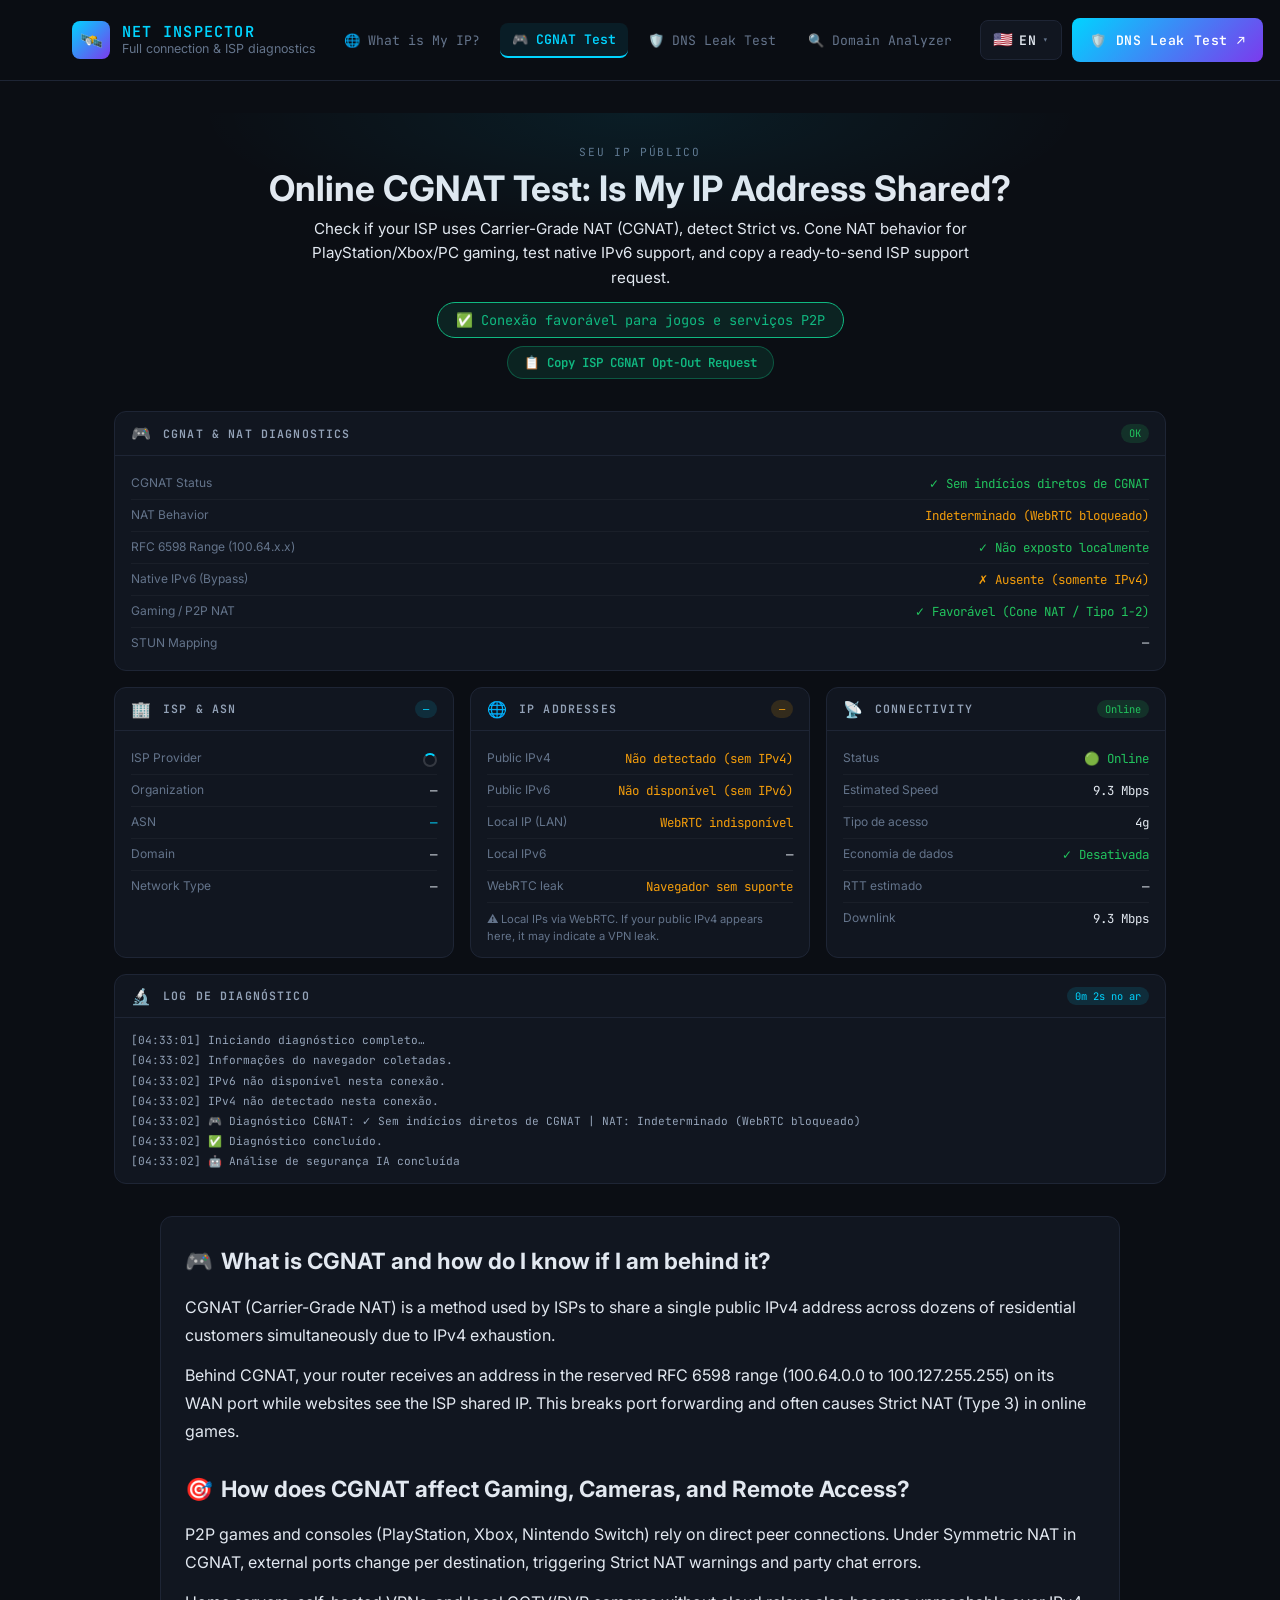
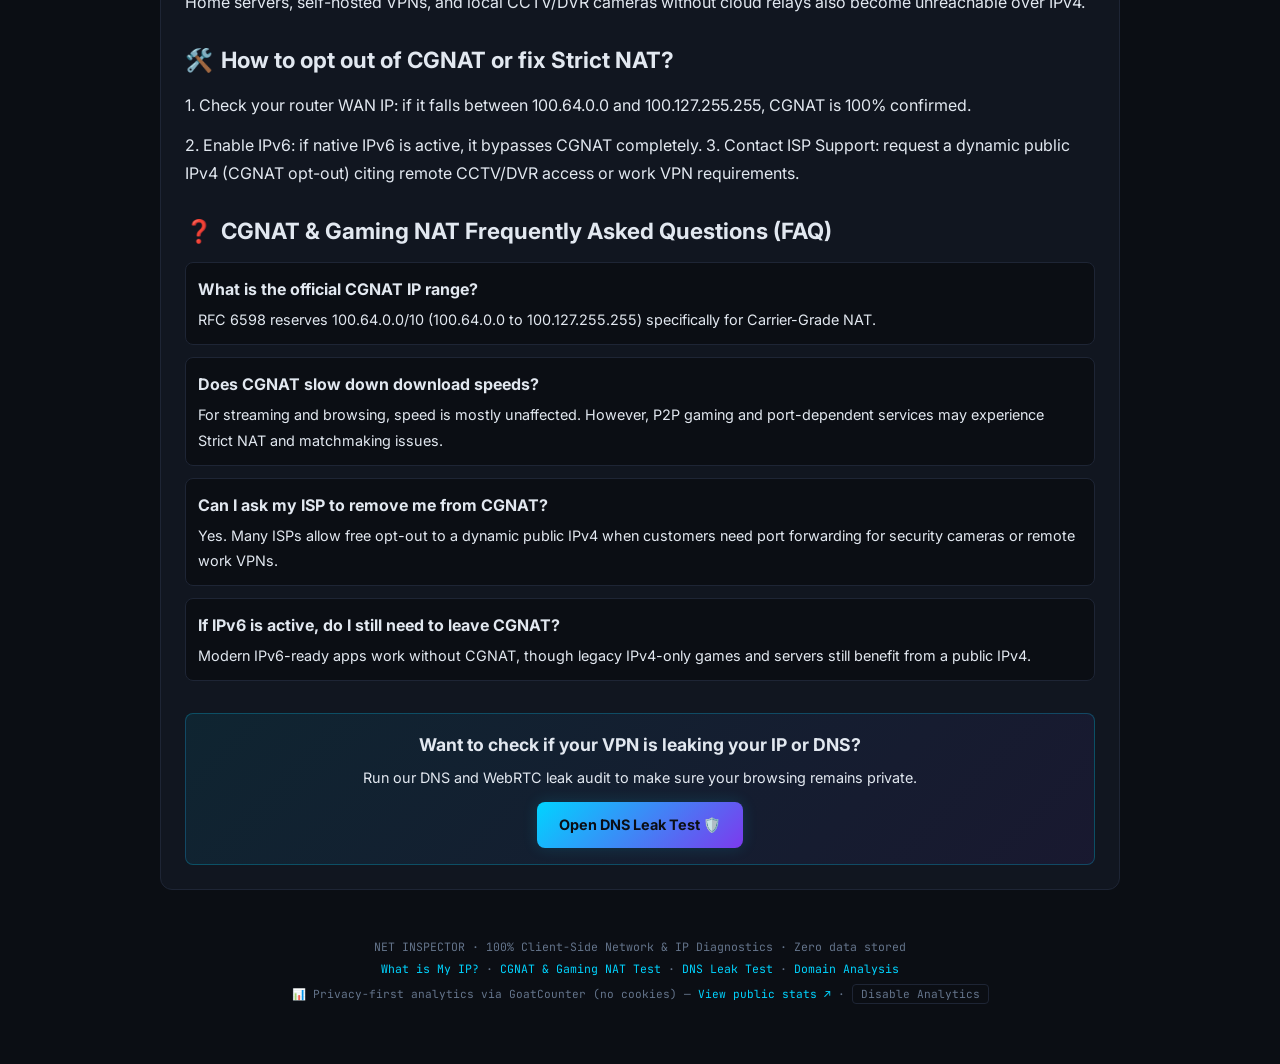
==== commit 8f09cb58: "chore(analytics): add Microsoft Clarity tracking tag across all pages" ====
--- a/cgnat.html
+++ b/cgnat.html
@@ -122,6 +122,15 @@
   <script data-goatcounter="https://netinspector.goatcounter.com/count"
           async src="//gc.zgo.at/count.js"></script>
 
+  <!-- Microsoft Clarity -->
+  <script type="text/javascript">
+      (function(c,l,a,r,i,t,y){
+          c[a]=c[a]||function(){(c[a].q=c[a].q||[]).push(arguments)};
+          t=l.createElement(r);t.async=1;t.src="https://www.clarity.ms/tag/"+i;
+          y=l.getElementsByTagName(r)[0];y.parentNode.insertBefore(t,y);
+      })(window, document, "clarity", "script", "zf2n37rcc2");
+  </script>
+
   <!-- Script da Aplicação compartilhado -->
   <script src="./app.js" defer></script>
 </head>
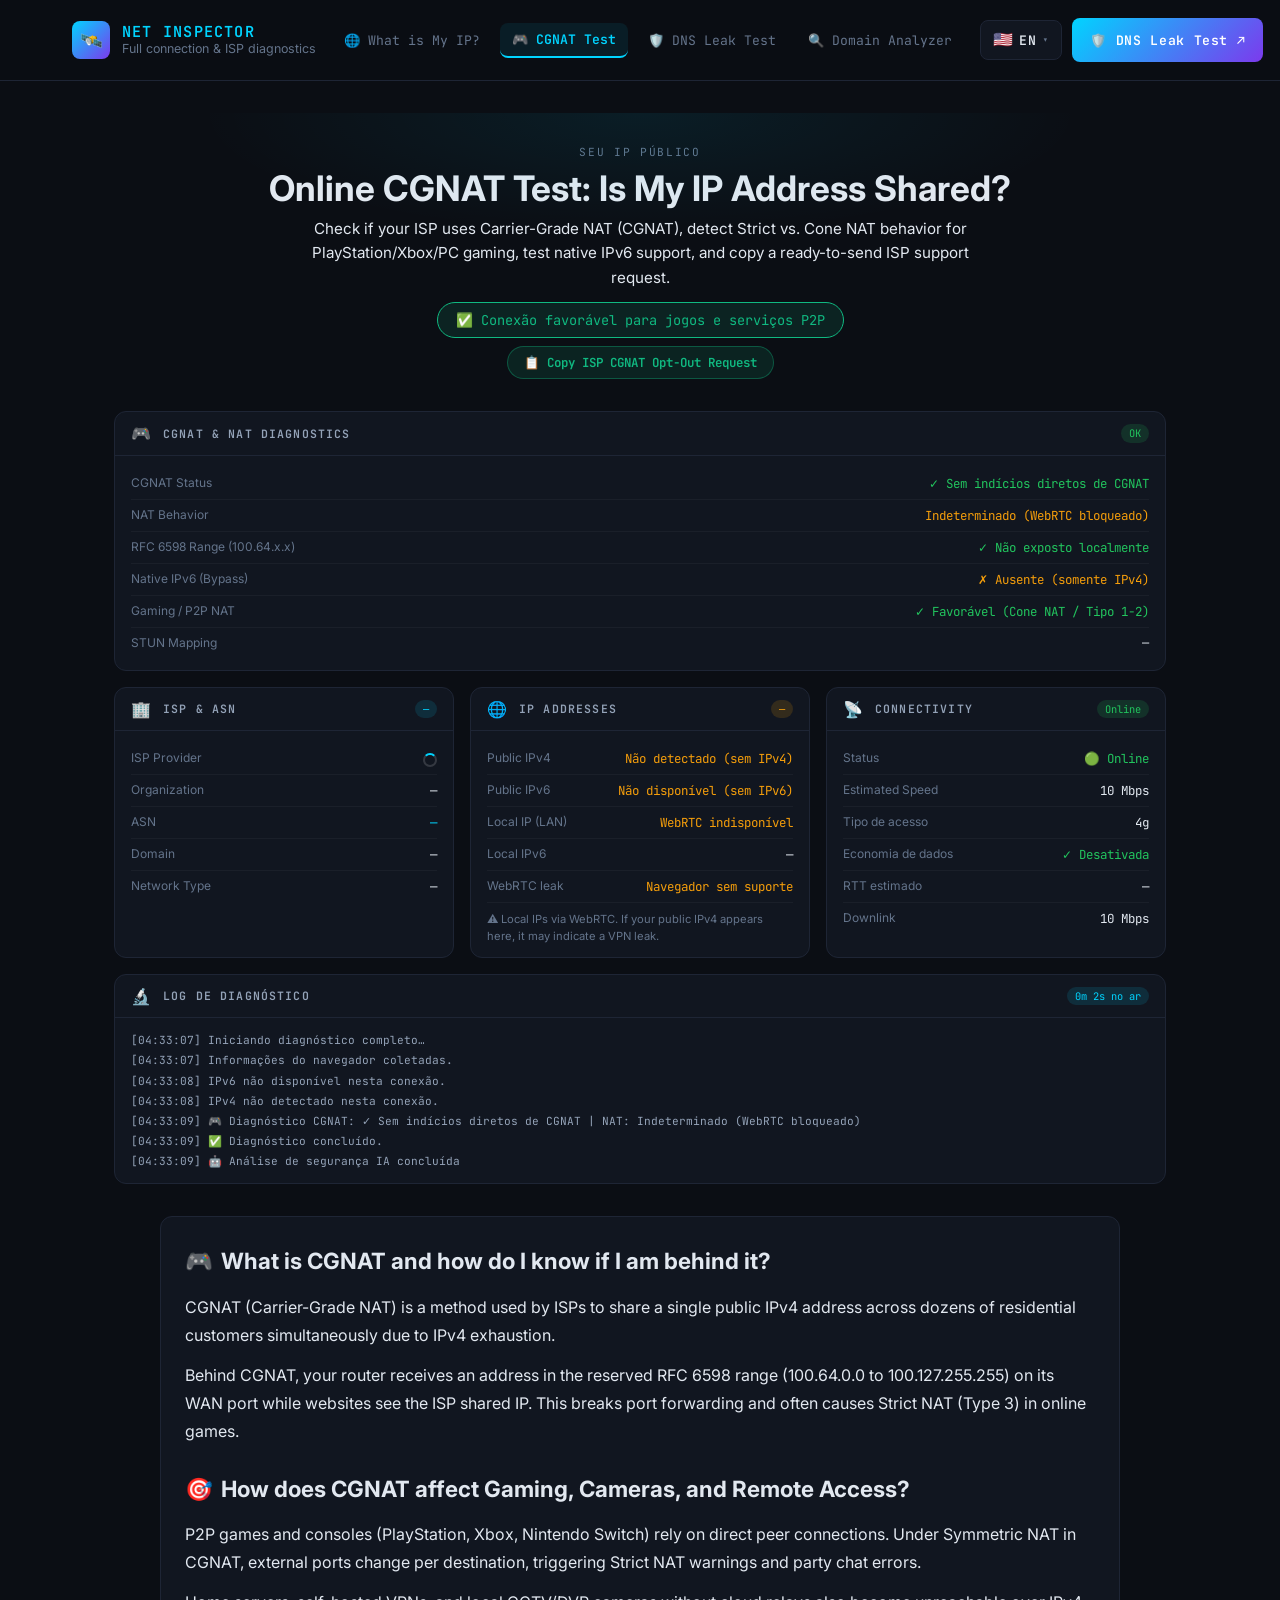
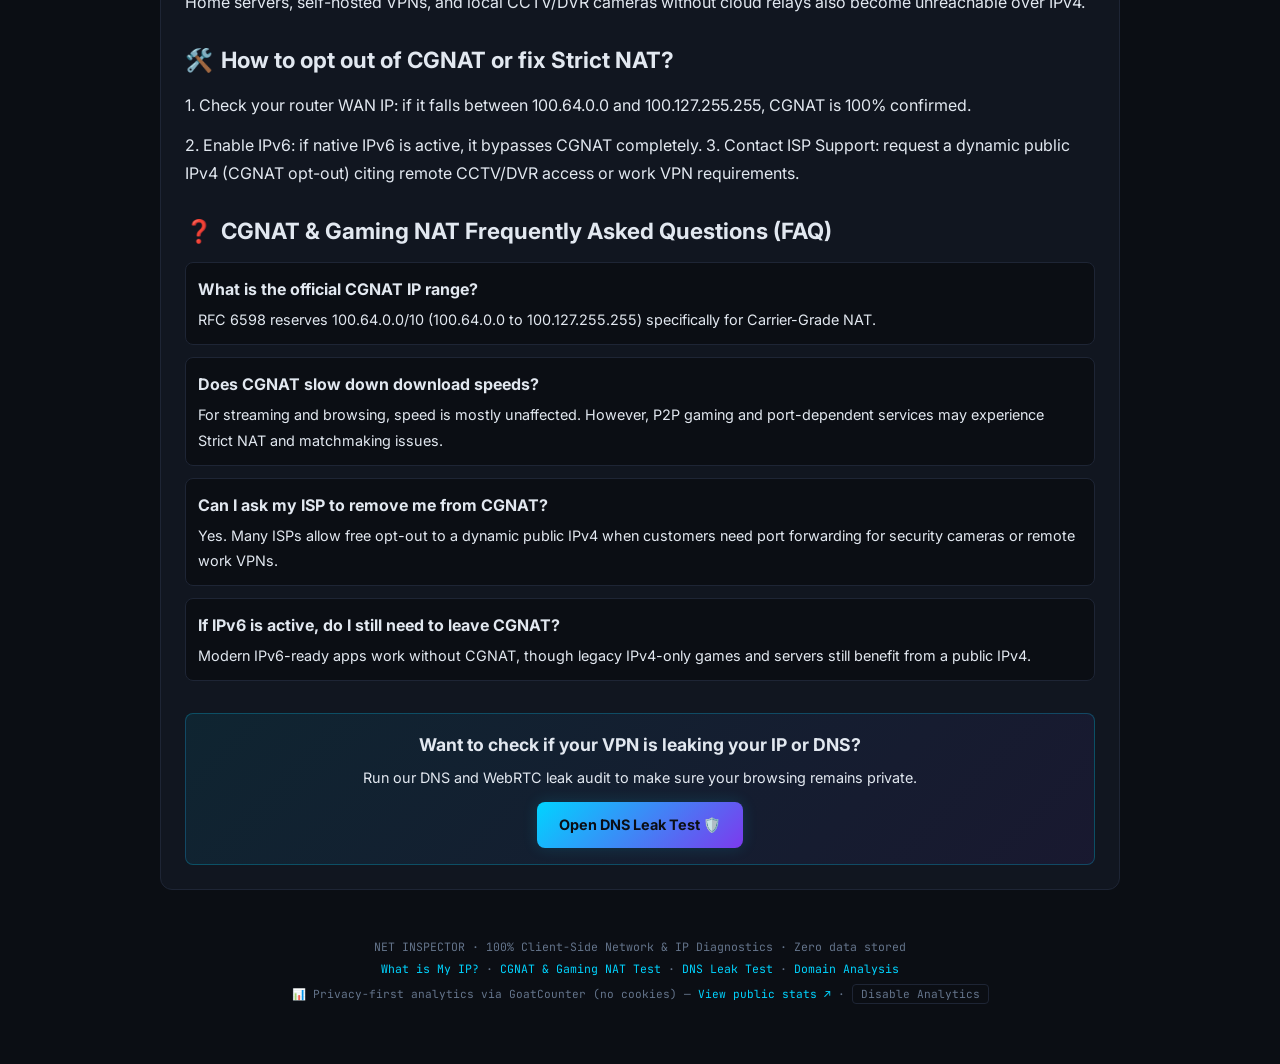
==== commit cafe52f7: "feat(i18n,seo): add static English (/en/) and Spanish (/es/) pages and update sitemap" ====
--- a/cgnat.html
+++ b/cgnat.html
@@ -14,9 +14,9 @@
 
   <!-- Hreflang Tags para SEO Internacional -->
   <link rel="alternate" hreflang="x-default" href="https://netinspector.net/cgnat.html">
-  <link rel="alternate" hreflang="pt" href="https://netinspector.net/cgnat.html?lang=pt-br">
-  <link rel="alternate" hreflang="en" href="https://netinspector.net/cgnat.html?lang=en">
-  <link rel="alternate" hreflang="es" href="https://netinspector.net/cgnat.html?lang=es">
+  <link rel="alternate" hreflang="pt" href="https://netinspector.net/cgnat.html">
+  <link rel="alternate" hreflang="en" href="https://netinspector.net/en/cgnat.html">
+  <link rel="alternate" hreflang="es" href="https://netinspector.net/es/cgnat.html">
   <link rel="alternate" hreflang="fr" href="https://netinspector.net/cgnat.html?lang=fr">
   <link rel="alternate" hreflang="de" href="https://netinspector.net/cgnat.html?lang=de">
   <link rel="alternate" hreflang="it" href="https://netinspector.net/cgnat.html?lang=it">
